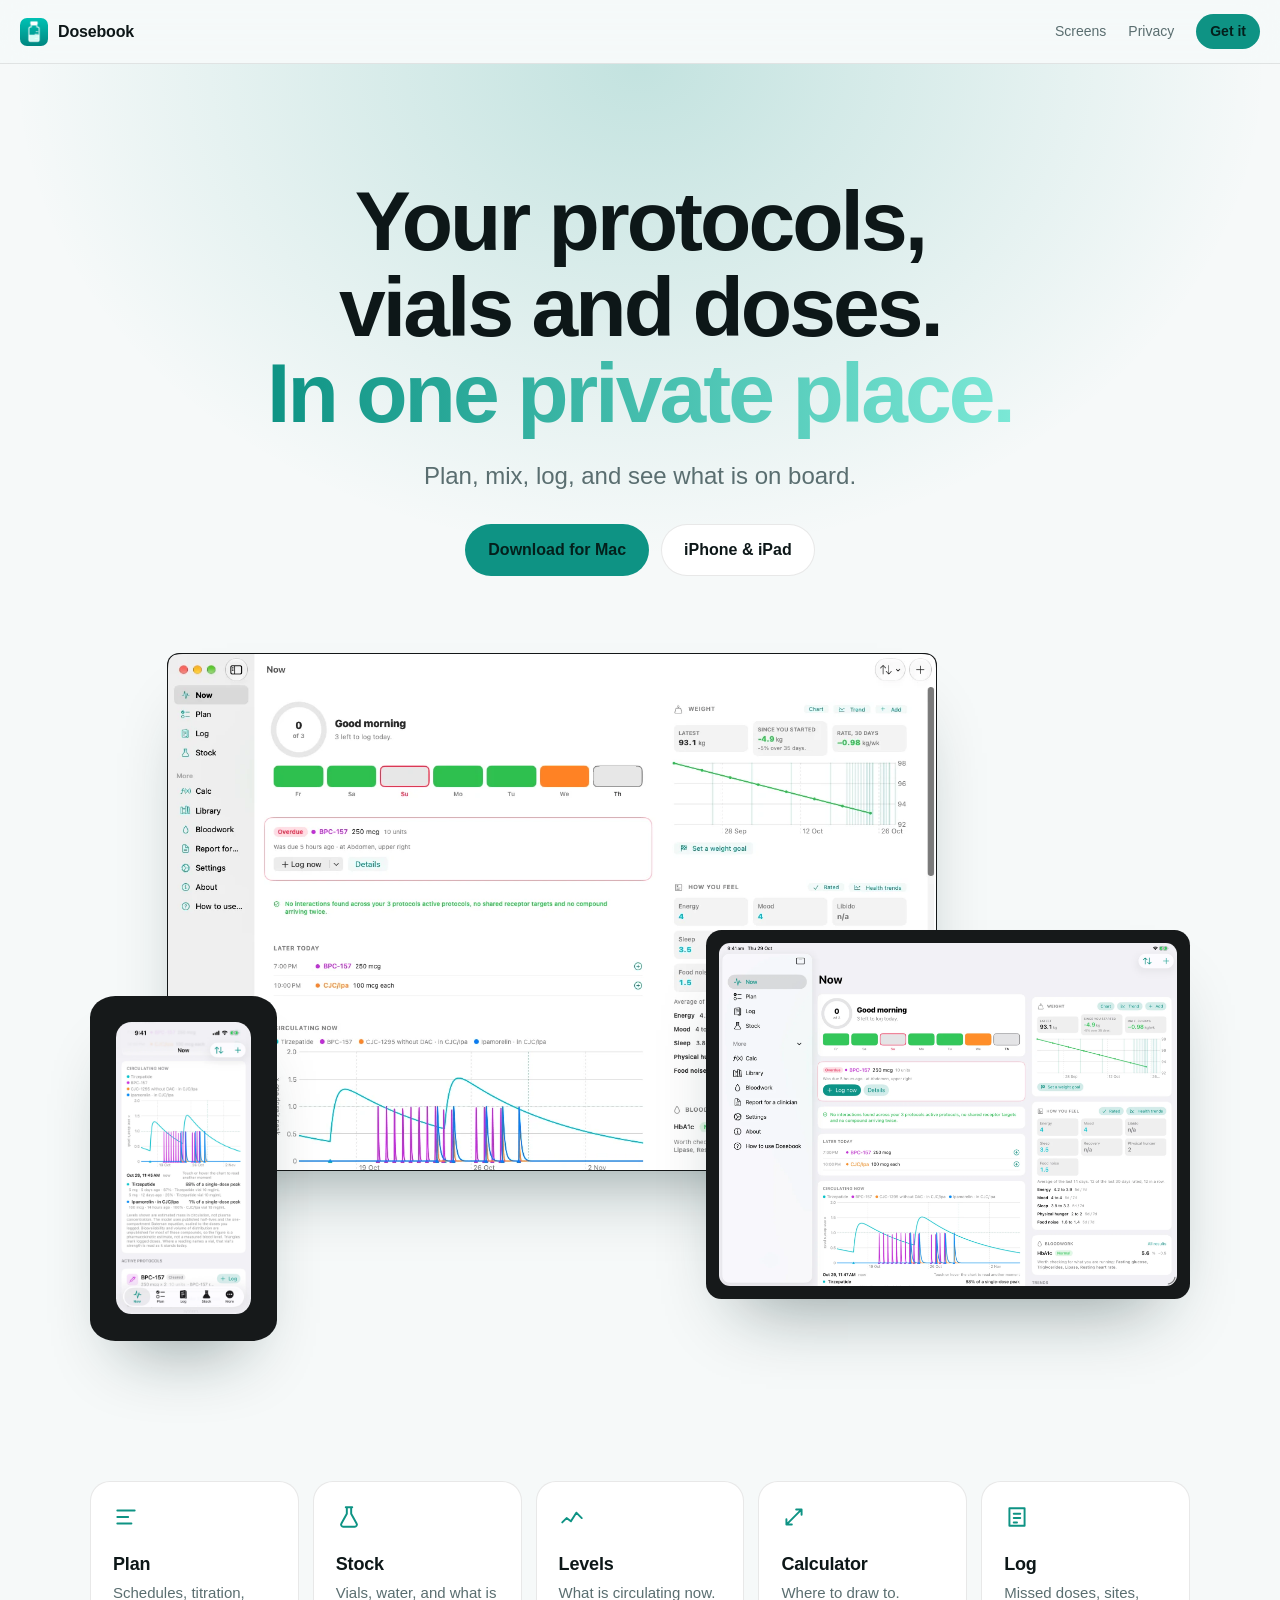
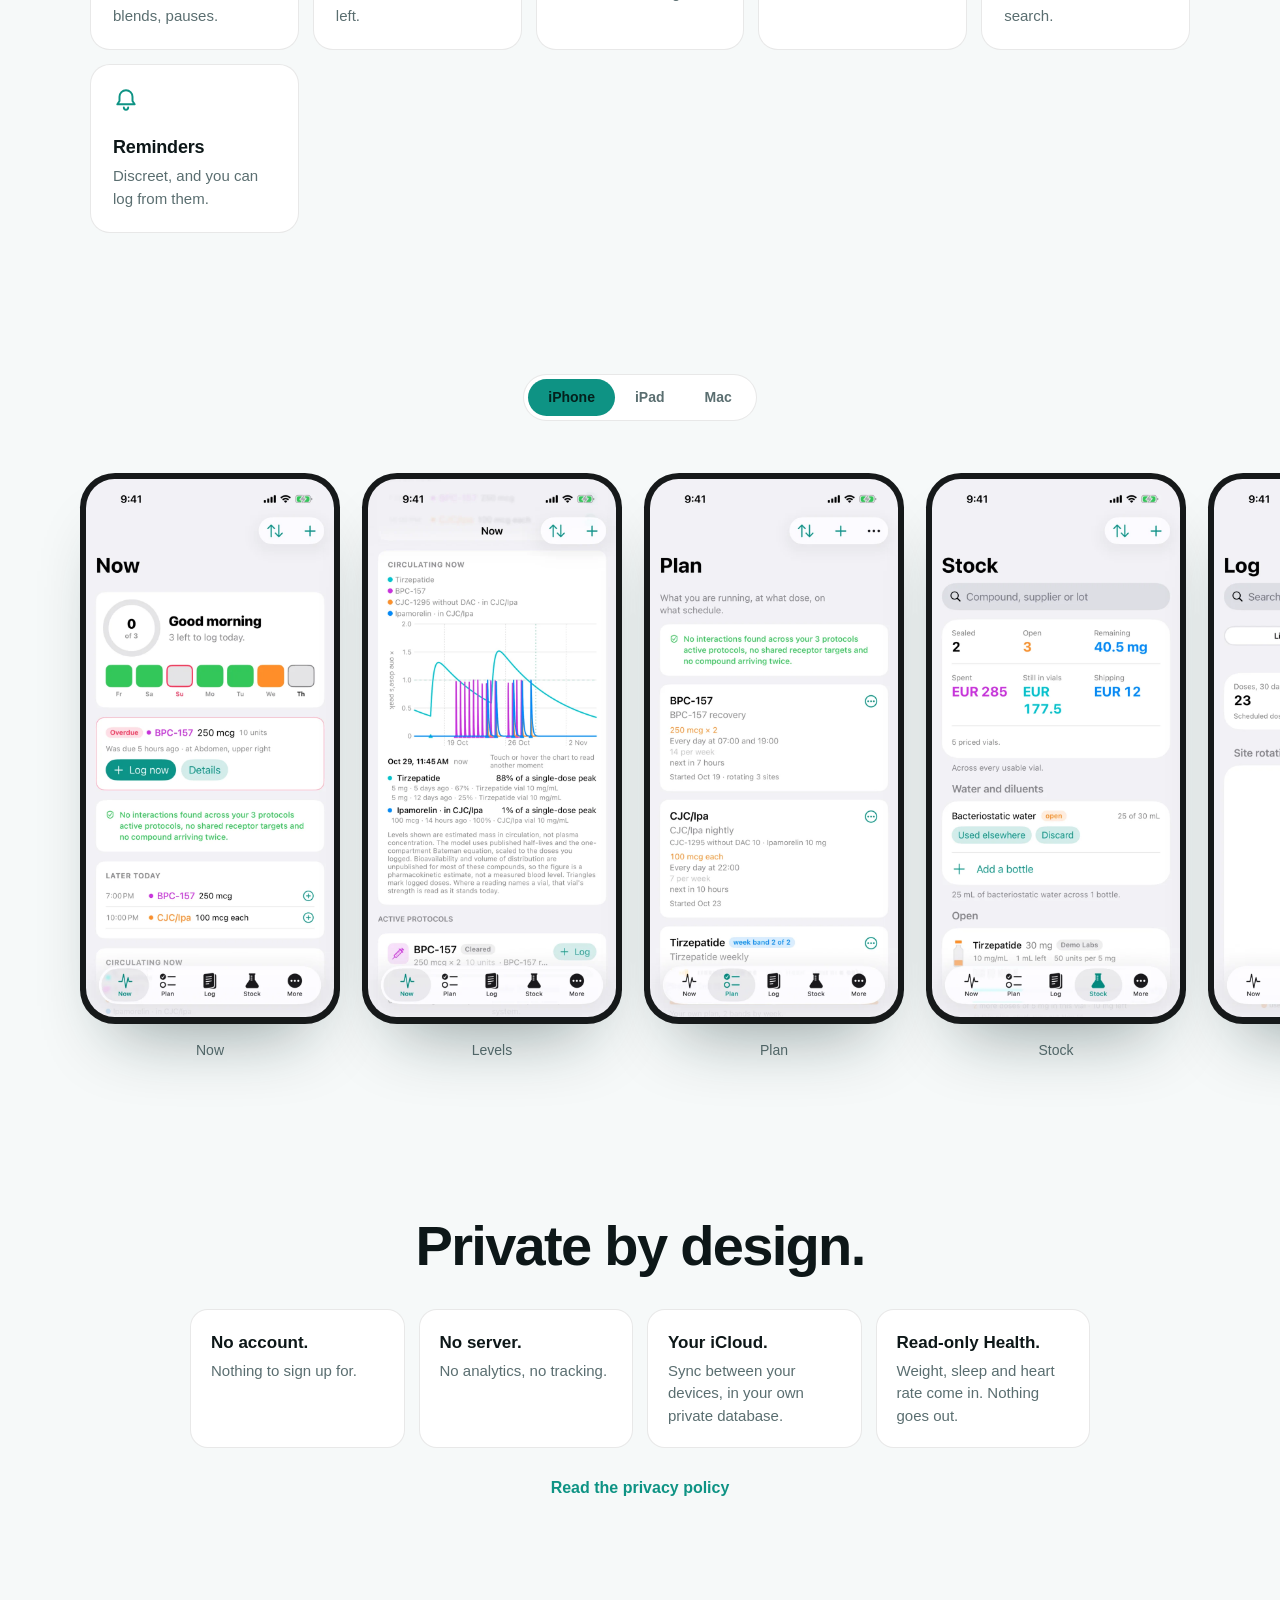
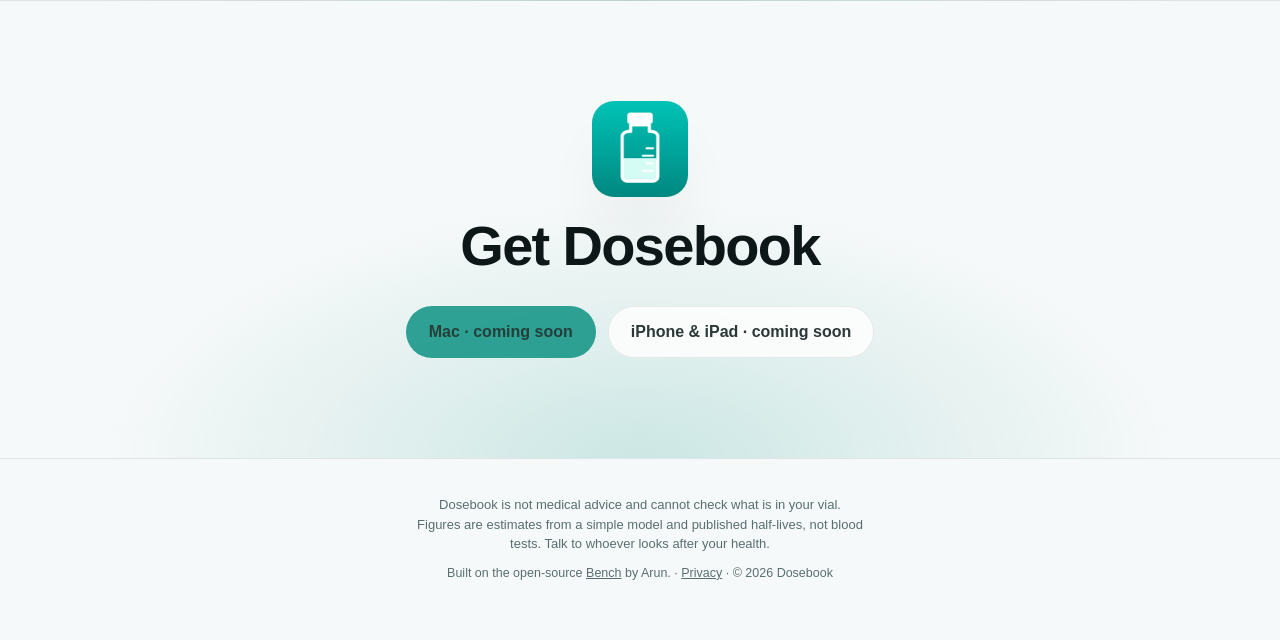
==== index.html @ 6c435eca "Dosebook website: a single page and a privacy policy A static site with no build step: a hero with t" ====
<!doctype html>
<html lang="en">
<head>
<meta charset="utf-8">
<meta name="viewport" content="width=device-width, initial-scale=1, viewport-fit=cover">
<title>Dosebook: a private dose tracker for iPhone, iPad and Mac</title>
<meta name="description" content="Plan protocols, mix vials, log doses and see what is on board. No account, no server, no analytics.">
<meta name="theme-color" content="#0b1112">
<meta property="og:title" content="Dosebook">
<meta property="og:description" content="Your protocols, vials and doses, in one private place.">
<meta property="og:image" content="https://dosebook.app/assets/img/og.webp">
<meta property="og:type" content="website">
<link rel="icon" href="assets/img/favicon.png">
<link rel="apple-touch-icon" href="assets/img/apple-touch-icon.png">
<script>document.documentElement.className = "js"</script>
<link rel="stylesheet" href="style.css">
</head>
<body>

<header class="nav">
  <a class="brand" href="#top"><img src="assets/img/icon-256.png" alt="" width="28" height="28">Dosebook</a>
  <nav>
    <a href="#screens">Screens</a>
    <a href="#private">Privacy</a>
    <a href="#get" class="pill">Get it</a>
  </nav>
</header>

<main id="top">
  <section class="hero">
    <h1>Your protocols, vials and doses.<br><span class="accent">In one private place.</span></h1>
    <p class="lead">Plan, mix, log, and see what is on board.</p>
    <div class="cta">
      <a class="btn primary" href="#get">Download for Mac</a>
      <a class="btn" href="#get">iPhone &amp; iPad</a>
    </div>

    <div class="stage" aria-label="Dosebook on Mac, iPad and iPhone">
      <figure class="mac"><div class="bar"><i></i><i></i><i></i></div><img src="assets/img/mac-now.webp" alt="The Now screen on Mac" width="1280" height="860"></figure>
      <figure class="ipad"><img src="assets/img/ipad-now.webp" alt="The Now screen on iPad" width="1800" height="1350"></figure>
      <figure class="phone"><img src="assets/img/iphone-chart.webp" alt="Estimated levels on iPhone" width="760" height="1653"></figure>
    </div>
  </section>

  <section class="features" id="features">
    <article class="reveal"><svg viewBox="0 0 24 24"><path d="M4 6h16M4 12h10M4 18h13"/></svg><h3>Plan</h3><p>Schedules, titration, blends, pauses.</p></article>
    <article class="reveal"><svg viewBox="0 0 24 24"><path d="M9 3h6M10 3v6l-5 9a2 2 0 0 0 2 3h10a2 2 0 0 0 2-3l-5-9V3"/></svg><h3>Stock</h3><p>Vials, water, and what is left.</p></article>
    <article class="reveal"><svg viewBox="0 0 24 24"><path d="M3 17l4-4 4 3 5-8 5 5"/></svg><h3>Levels</h3><p>What is circulating now.</p></article>
    <article class="reveal"><svg viewBox="0 0 24 24"><path d="M5 19L19 5M14 5h5v5M5 14v5h5"/></svg><h3>Calculator</h3><p>Where to draw to.</p></article>
    <article class="reveal"><svg viewBox="0 0 24 24"><path d="M5 4h14v16H5zM9 9h6M9 13h6M9 17h3"/></svg><h3>Log</h3><p>Missed doses, sites, search.</p></article>
    <article class="reveal"><svg viewBox="0 0 24 24"><path d="M12 3a6 6 0 0 0-6 6v4l-2 3h16l-2-3V9a6 6 0 0 0-6-6zM10 19a2 2 0 0 0 4 0"/></svg><h3>Reminders</h3><p>Discreet, and you can log from them.</p></article>
  </section>

  <section class="screens" id="screens">
    <div class="tabs" role="tablist" aria-label="Choose a device">
      <button role="tab" aria-selected="true" data-tab="iphone">iPhone</button>
      <button role="tab" aria-selected="false" data-tab="ipad">iPad</button>
      <button role="tab" aria-selected="false" data-tab="mac">Mac</button>
    </div>

    <div class="rail" data-panel="iphone">
      <figure><div class="phone"><img loading="lazy" src="assets/img/iphone-now.webp" alt="Now" width="760" height="1653"></div><figcaption>Now</figcaption></figure>
      <figure><div class="phone"><img loading="lazy" src="assets/img/iphone-chart.webp" alt="Circulating now" width="760" height="1653"></div><figcaption>Levels</figcaption></figure>
      <figure><div class="phone"><img loading="lazy" src="assets/img/iphone-plan.webp" alt="Plan" width="760" height="1653"></div><figcaption>Plan</figcaption></figure>
      <figure><div class="phone"><img loading="lazy" src="assets/img/iphone-stock.webp" alt="Stock" width="760" height="1653"></div><figcaption>Stock</figcaption></figure>
      <figure><div class="phone"><img loading="lazy" src="assets/img/iphone-log.webp" alt="Log" width="760" height="1653"></div><figcaption>Log</figcaption></figure>
      <figure><div class="phone"><img loading="lazy" src="assets/img/iphone-calc.webp" alt="Calculator" width="760" height="1653"></div><figcaption>Calculator</figcaption></figure>
    </div>

    <div class="rail wide" data-panel="ipad" hidden>
      <figure><div class="ipad"><img loading="lazy" src="assets/img/ipad-now.webp" alt="Now on iPad" width="1800" height="1350"></div><figcaption>Now</figcaption></figure>
      <figure><div class="ipad"><img loading="lazy" src="assets/img/ipad-stock.webp" alt="Stock on iPad" width="1800" height="1350"></div><figcaption>Stock</figcaption></figure>
      <figure><div class="ipad"><img loading="lazy" src="assets/img/ipad-log.webp" alt="Log on iPad" width="1800" height="1350"></div><figcaption>Log</figcaption></figure>
    </div>

    <div class="rail wide" data-panel="mac" hidden>
      <figure><div class="mac"><div class="bar"><i></i><i></i><i></i></div><img loading="lazy" src="assets/img/mac-now.webp" alt="Now on Mac" width="1280" height="860"></div><figcaption>Now</figcaption></figure>
      <figure><div class="mac"><div class="bar"><i></i><i></i><i></i></div><img loading="lazy" src="assets/img/mac-plan.webp" alt="Plan on Mac" width="1280" height="860"></div><figcaption>Plan</figcaption></figure>
      <figure><div class="mac"><div class="bar"><i></i><i></i><i></i></div><img loading="lazy" src="assets/img/mac-stock.webp" alt="Stock on Mac" width="1280" height="860"></div><figcaption>Stock</figcaption></figure>
      <figure><div class="mac"><div class="bar"><i></i><i></i><i></i></div><img loading="lazy" src="assets/img/mac-log.webp" alt="Log table on Mac" width="1280" height="860"></div><figcaption>Log, as a table</figcaption></figure>
    </div>
  </section>

  <section class="private" id="private">
    <h2>Private by design.</h2>
    <ul>
      <li><b>No account.</b> Nothing to sign up for.</li>
      <li><b>No server.</b> No analytics, no tracking.</li>
      <li><b>Your iCloud.</b> Sync between your devices, in your own private database.</li>
      <li><b>Read-only Health.</b> Weight, sleep and heart rate come in. Nothing goes out.</li>
    </ul>
    <a class="more" href="privacy.html">Read the privacy policy</a>
  </section>

  <section class="get" id="get">
    <img src="assets/img/icon-256.png" alt="" width="96" height="96">
    <h2>Get Dosebook</h2>
    <div class="cta">
      <span class="btn primary soon">Mac &middot; coming soon</span>
      <span class="btn soon">iPhone &amp; iPad &middot; coming soon</span>
    </div>
  </section>
</main>

<footer>
  <p>Dosebook is not medical advice and cannot check what is in your vial. Figures are estimates from a simple model and published half-lives, not blood tests. Talk to whoever looks after your health.</p>
  <p class="small">Built on the open-source <a href="https://github.com/ArunNGun/Bench">Bench</a> by Arun. &middot; <a href="privacy.html">Privacy</a> &middot; &copy; 2026 Dosebook</p>
</footer>

<script src="script.js"></script>
</body>
</html>
---- style.css ----
:root {
  --bg: #0b1112; --bg2: #101a1c; --ink: #f2f7f7; --muted: #93a6a8; --line: rgba(255,255,255,.09);
  --teal: #19c3a8; --teal2: #0e9384; --card: rgba(255,255,255,.04); --shadow: 0 40px 80px -30px rgba(0,0,0,.7);
  --bezel: #0a0a0b; --font: ui-sans-serif, -apple-system, BlinkMacSystemFont, "SF Pro Display", "Segoe UI", Roboto, sans-serif;
}
@media (prefers-color-scheme: light) {
  :root { --bg: #f6f9f9; --bg2: #ffffff; --ink: #0d1718; --muted: #5a6e70; --line: rgba(0,0,0,.09);
          --teal: #0e9384; --teal2: #0b7a6e; --card: #ffffff; --shadow: 0 40px 70px -35px rgba(10,40,40,.45); --bezel: #16191a; }
}
* { box-sizing: border-box; }
html { scroll-behavior: smooth; }
body { margin: 0; background: var(--bg); color: var(--ink); font-family: var(--font); line-height: 1.5; -webkit-font-smoothing: antialiased; overflow-x: hidden; }
a { color: inherit; }
img { display: block; max-width: 100%; height: auto; }

.nav { position: sticky; top: 0; z-index: 10; display: flex; justify-content: space-between; align-items: center; padding: 14px max(20px, env(safe-area-inset-left));
       backdrop-filter: saturate(160%) blur(18px); background: color-mix(in srgb, var(--bg) 70%, transparent); border-bottom: 1px solid var(--line); }
.brand { display: flex; align-items: center; gap: 10px; font-weight: 650; letter-spacing: -.01em; text-decoration: none; }
.brand img { border-radius: 7px; }
.nav nav { display: flex; align-items: center; gap: 22px; font-size: 14px; color: var(--muted); }
.nav nav a { text-decoration: none; } .nav nav a:hover { color: var(--ink); }
.nav .pill { color: #04201c; background: var(--teal); padding: 7px 14px; border-radius: 99px; font-weight: 600; } .nav .pill:hover { color: #04201c; filter: brightness(1.08); }
@media (max-width: 560px) { .nav nav a:not(.pill) { display: none; } }

.hero { position: relative; text-align: center; padding: clamp(56px, 9vw, 120px) 20px 0;
        background: radial-gradient(70% 55% at 50% 0%, color-mix(in srgb, var(--teal) 22%, transparent), transparent 70%); }
h1 { margin: 0 auto; max-width: 16ch; font-size: clamp(38px, 7.2vw, 84px); line-height: 1.02; letter-spacing: -.035em; font-weight: 700; text-wrap: balance; }
.accent { background: linear-gradient(90deg, var(--teal), #7be8d6); -webkit-background-clip: text; background-clip: text; color: transparent; }
.lead { margin: 22px auto 0; max-width: 34ch; font-size: clamp(18px, 2.2vw, 24px); color: var(--muted); }
.cta { display: flex; flex-wrap: wrap; justify-content: center; gap: 12px; margin-top: 30px; }
.btn { display: inline-flex; align-items: center; padding: 13px 22px; border-radius: 99px; border: 1px solid var(--line); text-decoration: none; font-weight: 600; background: var(--card); transition: transform .2s, filter .2s; }
.btn:hover { transform: translateY(-1px); }
.btn.primary { background: var(--teal); color: #04201c; border-color: transparent; }
.btn.soon { cursor: default; opacity: .85; } .btn.soon:hover { transform: none; }

/* Devices */
figure { margin: 0; }
.mac, .ipad, .phone { position: relative; box-shadow: var(--shadow); background: var(--bezel); }
.mac { border-radius: 12px; overflow: hidden; border: 1px solid var(--line); }
.mac .bar { display: none; }
.mac img { width: 100%; }
.ipad { border-radius: 3.2% / 4.2%; padding: 1.2%; }
.ipad img { border-radius: 2.4% / 3.2%; width: 100%; }
.phone { border-radius: 13.5% / 6.2%; padding: 2.4%; }
.phone img { border-radius: 11.5% / 5.4%; width: 100%; }

.stage { position: relative; width: min(1100px, 100%); margin: clamp(40px, 6vw, 80px) auto 0; aspect-ratio: 16 / 10; }
.stage .mac { position: absolute; left: 7%; top: 0; width: 70%; }
.stage .ipad { position: absolute; right: 0; bottom: 6%; width: 44%; }
.stage .phone { position: absolute; left: 0; bottom: 0; width: 17%; }
@media (max-width: 640px) { .stage { aspect-ratio: 4 / 5; } .stage .mac { left: 0; width: 100%; top: 4%; } .stage .ipad { right: -4%; width: 62%; bottom: 14%; } .stage .phone { width: 30%; left: 2%; } }

/* Features */
.features { display: grid; grid-template-columns: repeat(auto-fit, minmax(190px, 1fr)); gap: 14px; width: min(1100px, 100% - 40px); margin: clamp(80px, 11vw, 150px) auto 0; }
.features article { background: var(--card); border: 1px solid var(--line); border-radius: 20px; padding: 22px; }
.features svg { width: 26px; height: 26px; stroke: var(--teal); fill: none; stroke-width: 1.8; stroke-linecap: round; stroke-linejoin: round; }
.features h3 { margin: 14px 0 4px; font-size: 18px; letter-spacing: -.01em; }
.features p { margin: 0; color: var(--muted); font-size: 15px; }

/* Screens */
.screens { margin-top: clamp(80px, 11vw, 150px); text-align: center; }
.tabs { display: inline-flex; padding: 4px; border-radius: 99px; background: var(--card); border: 1px solid var(--line); }
.tabs button { font: inherit; font-weight: 600; font-size: 14px; color: var(--muted); background: none; border: 0; padding: 8px 20px; border-radius: 99px; cursor: pointer; }
.tabs button[aria-selected="true"] { background: var(--teal); color: #04201c; }
.rail { display: flex; gap: 22px; overflow-x: auto; scroll-snap-type: x mandatory; padding: 44px max(20px, calc(50vw - 560px)) 56px; margin-top: 8px; scrollbar-width: none; }
.rail::-webkit-scrollbar { display: none; }
.rail[hidden] { display: none; }
.rail figure { flex: 0 0 auto; scroll-snap-align: center; }
.rail .phone { width: min(260px, 66vw); }
.rail.wide figure { width: min(760px, 86vw); }
.rail figcaption { margin-top: 16px; font-size: 14px; color: var(--muted); }

/* Private */
.private { width: min(900px, 100% - 40px); margin: 0 auto; padding: clamp(56px, 8vw, 100px) 0; text-align: center; }
.private h2, .get h2 { margin: 0; font-size: clamp(32px, 5vw, 56px); letter-spacing: -.03em; line-height: 1.05; }
.private ul { list-style: none; margin: 34px 0 0; padding: 0; display: grid; grid-template-columns: repeat(auto-fit, minmax(200px, 1fr)); gap: 14px; text-align: left; }
.private li { background: var(--card); border: 1px solid var(--line); border-radius: 18px; padding: 20px; color: var(--muted); font-size: 15px; }
.private li b { display: block; color: var(--ink); font-size: 17px; margin-bottom: 4px; }
.more { display: inline-block; margin-top: 28px; color: var(--teal); font-weight: 600; text-decoration: none; } .more:hover { text-decoration: underline; }

.get { text-align: center; padding: clamp(56px, 8vw, 100px) 20px; border-top: 1px solid var(--line);
       background: radial-gradient(60% 80% at 50% 100%, color-mix(in srgb, var(--teal) 18%, transparent), transparent 70%); }
.get img { margin: 0 auto 20px; border-radius: 22px; box-shadow: var(--shadow); }

footer { padding: 36px 20px 48px; text-align: center; color: var(--muted); font-size: 13px; border-top: 1px solid var(--line); }
footer p { margin: 0 auto 10px; max-width: 62ch; } footer .small { font-size: 12.5px; }

/* Reveal */
.js .reveal { opacity: 0; transform: translateY(14px); transition: opacity .6s ease, transform .6s ease; }
.js .reveal.in { opacity: 1; transform: none; }
@media (prefers-reduced-motion: reduce) { html { scroll-behavior: auto; } .js .reveal { opacity: 1; transform: none; transition: none; } }

/* Privacy page */
.doc { width: min(720px, 100% - 40px); margin: 0 auto; padding: clamp(40px, 6vw, 80px) 0 80px; }
.doc h1 { font-size: clamp(34px, 5vw, 52px); max-width: none; margin: 0 0 8px; text-align: left; }
.doc h2 { margin: 38px 0 8px; font-size: 20px; letter-spacing: -.01em; }
.doc p, .doc li { color: var(--muted); } .doc strong { color: var(--ink); }
.doc .meta { color: var(--muted); font-size: 14px; }
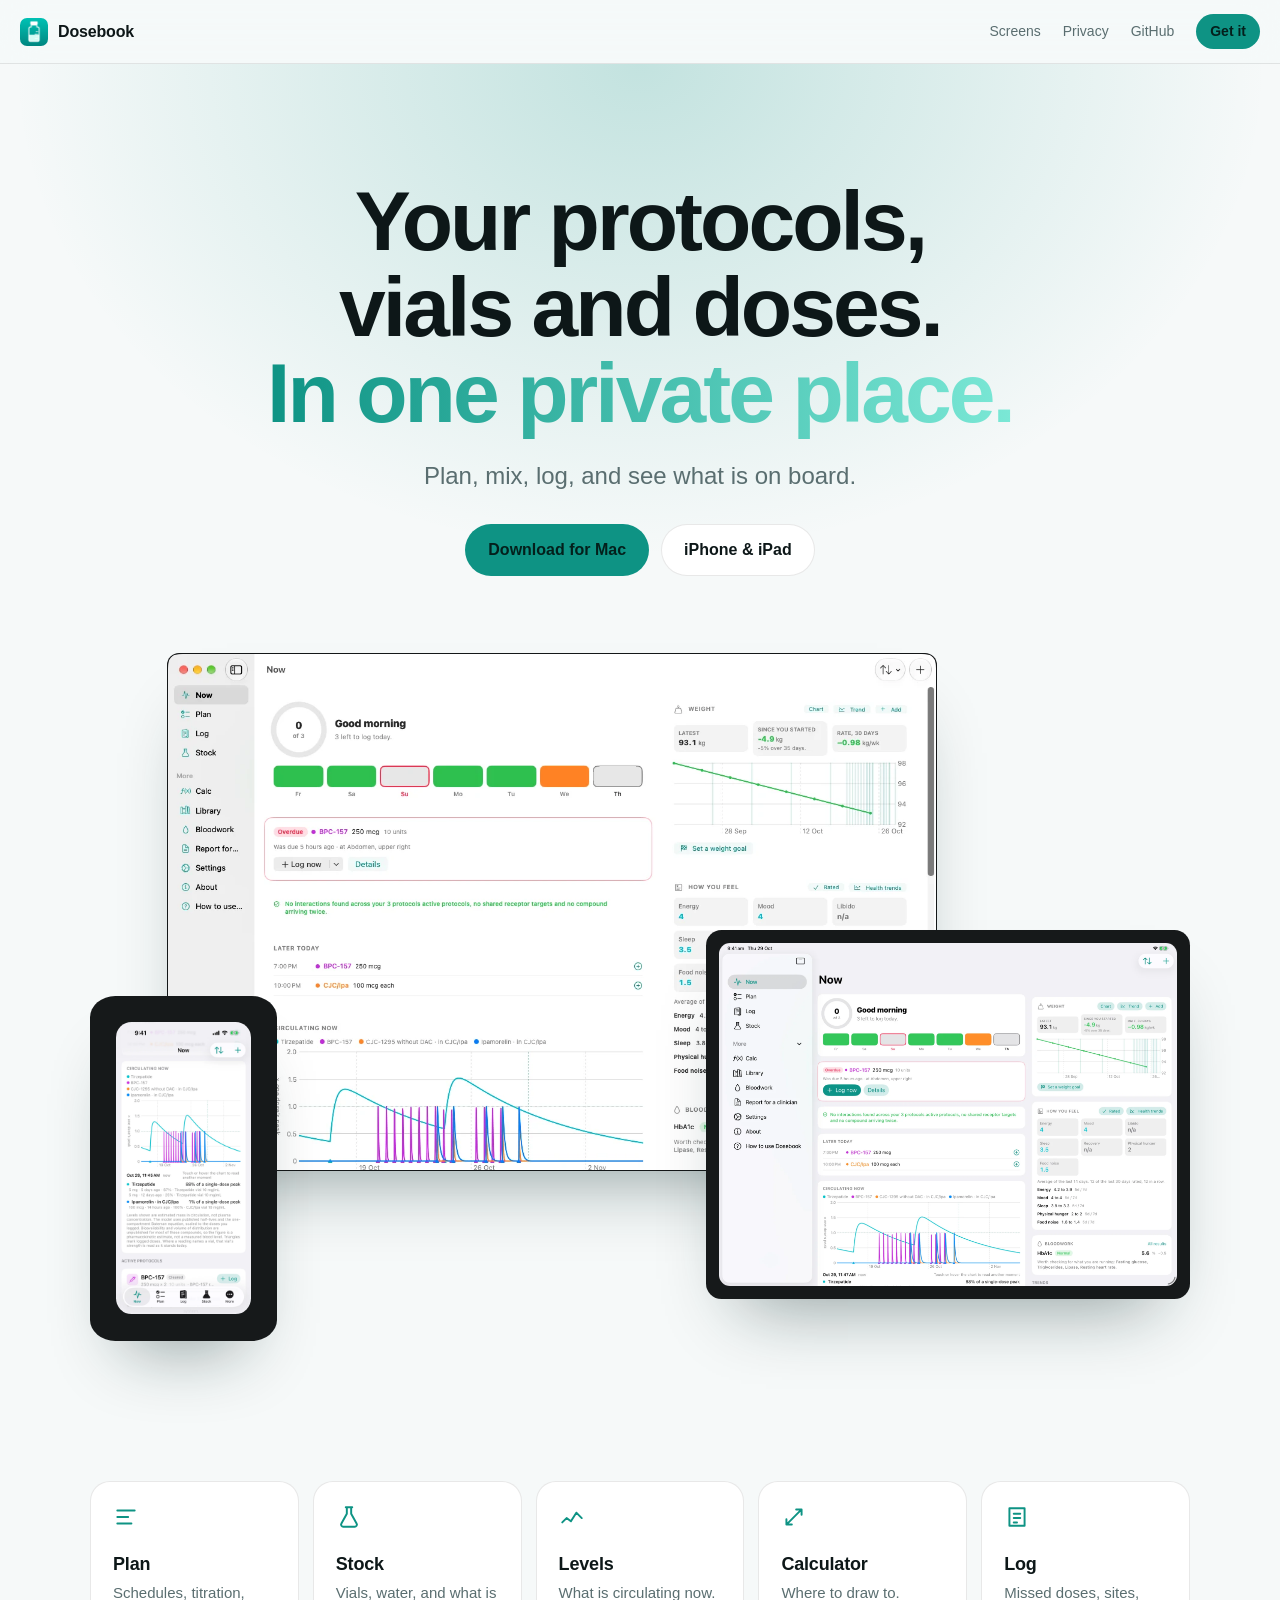
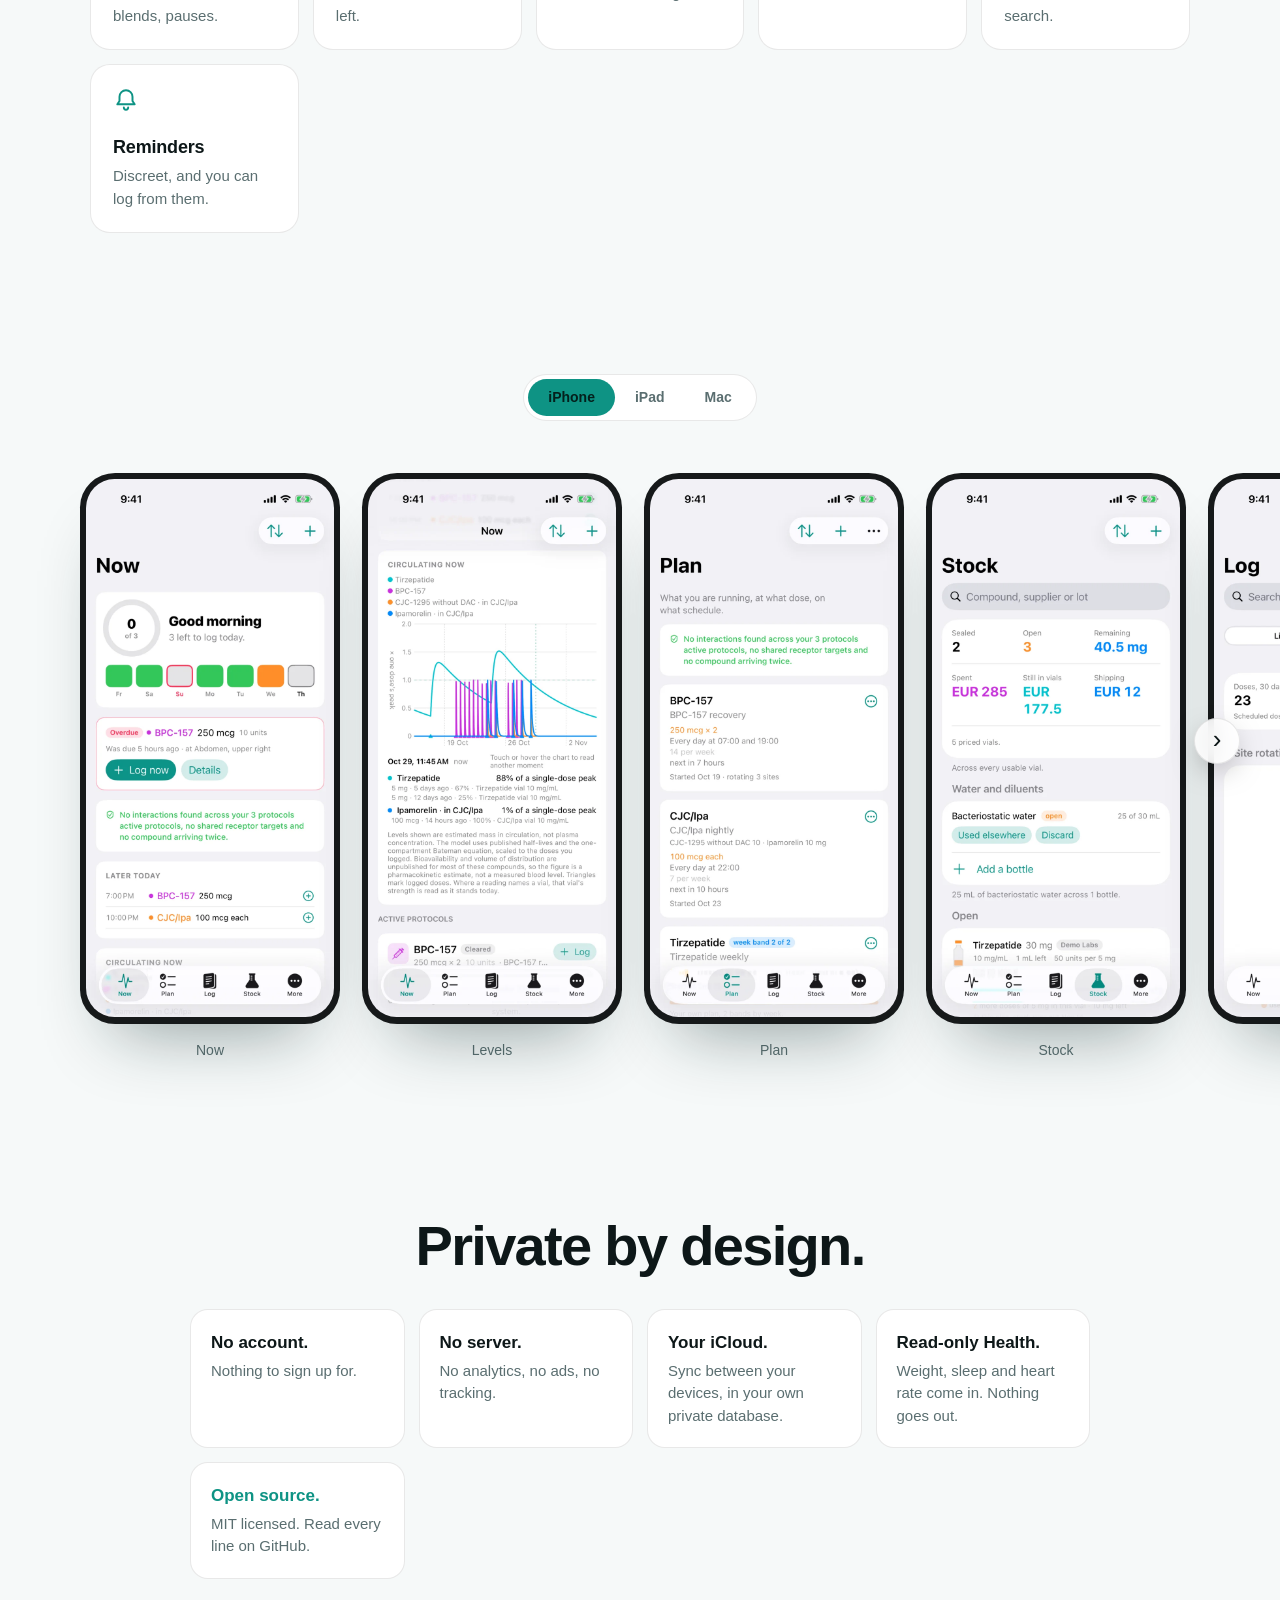
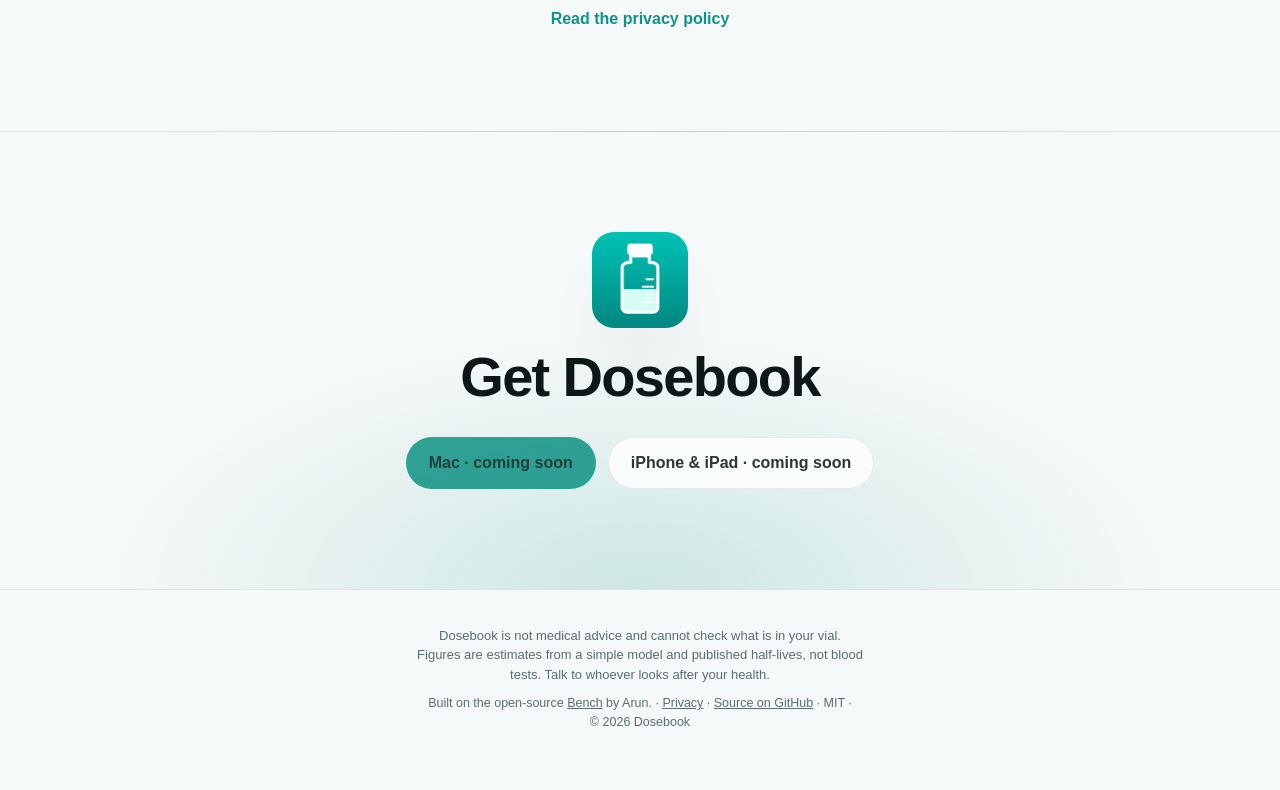
==== commit d7dd985b: "Gallery scrolls with arrows, drag and keys; mention open source and no ads The screens row had no vi" ====
--- a/index.html
+++ b/index.html
@@ -22,6 +22,7 @@
   <nav>
     <a href="#screens">Screens</a>
     <a href="#private">Privacy</a>
+    <a href="https://github.com/Fybre/dosebook">GitHub</a>
     <a href="#get" class="pill">Get it</a>
   </nav>
 </header>
@@ -58,7 +59,10 @@
       <button role="tab" aria-selected="false" data-tab="mac">Mac</button>
     </div>
 
-    <div class="rail" data-panel="iphone">
+    <div class="rails">
+    <button class="arrow prev" aria-label="Scroll left" hidden>&#8249;</button>
+    <button class="arrow next" aria-label="Scroll right">&#8250;</button>
+    <div class="rail" data-panel="iphone" tabindex="0" aria-label="iPhone screens">
       <figure><div class="phone"><img loading="lazy" src="assets/img/iphone-now.webp" alt="Now" width="760" height="1653"></div><figcaption>Now</figcaption></figure>
       <figure><div class="phone"><img loading="lazy" src="assets/img/iphone-chart.webp" alt="Circulating now" width="760" height="1653"></div><figcaption>Levels</figcaption></figure>
       <figure><div class="phone"><img loading="lazy" src="assets/img/iphone-plan.webp" alt="Plan" width="760" height="1653"></div><figcaption>Plan</figcaption></figure>
@@ -67,17 +71,18 @@
       <figure><div class="phone"><img loading="lazy" src="assets/img/iphone-calc.webp" alt="Calculator" width="760" height="1653"></div><figcaption>Calculator</figcaption></figure>
     </div>
 
-    <div class="rail wide" data-panel="ipad" hidden>
+    <div class="rail wide" data-panel="ipad" tabindex="0" aria-label="iPad screens" hidden>
       <figure><div class="ipad"><img loading="lazy" src="assets/img/ipad-now.webp" alt="Now on iPad" width="1800" height="1350"></div><figcaption>Now</figcaption></figure>
       <figure><div class="ipad"><img loading="lazy" src="assets/img/ipad-stock.webp" alt="Stock on iPad" width="1800" height="1350"></div><figcaption>Stock</figcaption></figure>
       <figure><div class="ipad"><img loading="lazy" src="assets/img/ipad-log.webp" alt="Log on iPad" width="1800" height="1350"></div><figcaption>Log</figcaption></figure>
     </div>
 
-    <div class="rail wide" data-panel="mac" hidden>
+    <div class="rail wide" data-panel="mac" tabindex="0" aria-label="Mac screens" hidden>
       <figure><div class="mac"><div class="bar"><i></i><i></i><i></i></div><img loading="lazy" src="assets/img/mac-now.webp" alt="Now on Mac" width="1280" height="860"></div><figcaption>Now</figcaption></figure>
       <figure><div class="mac"><div class="bar"><i></i><i></i><i></i></div><img loading="lazy" src="assets/img/mac-plan.webp" alt="Plan on Mac" width="1280" height="860"></div><figcaption>Plan</figcaption></figure>
       <figure><div class="mac"><div class="bar"><i></i><i></i><i></i></div><img loading="lazy" src="assets/img/mac-stock.webp" alt="Stock on Mac" width="1280" height="860"></div><figcaption>Stock</figcaption></figure>
       <figure><div class="mac"><div class="bar"><i></i><i></i><i></i></div><img loading="lazy" src="assets/img/mac-log.webp" alt="Log table on Mac" width="1280" height="860"></div><figcaption>Log, as a table</figcaption></figure>
+    </div>
     </div>
   </section>
 
@@ -85,9 +90,10 @@
     <h2>Private by design.</h2>
     <ul>
       <li><b>No account.</b> Nothing to sign up for.</li>
-      <li><b>No server.</b> No analytics, no tracking.</li>
+      <li><b>No server.</b> No analytics, no ads, no tracking.</li>
       <li><b>Your iCloud.</b> Sync between your devices, in your own private database.</li>
       <li><b>Read-only Health.</b> Weight, sleep and heart rate come in. Nothing goes out.</li>
+      <li class="oss"><a href="https://github.com/Fybre/dosebook"><b>Open source.</b> MIT licensed. Read every line on GitHub.</a></li>
     </ul>
     <a class="more" href="privacy.html">Read the privacy policy</a>
   </section>
@@ -104,7 +110,7 @@
 
 <footer>
   <p>Dosebook is not medical advice and cannot check what is in your vial. Figures are estimates from a simple model and published half-lives, not blood tests. Talk to whoever looks after your health.</p>
-  <p class="small">Built on the open-source <a href="https://github.com/ArunNGun/Bench">Bench</a> by Arun. &middot; <a href="privacy.html">Privacy</a> &middot; &copy; 2026 Dosebook</p>
+  <p class="small">Built on the open-source <a href="https://github.com/ArunNGun/Bench">Bench</a> by Arun. &middot; <a href="privacy.html">Privacy</a> &middot; <a href="https://github.com/Fybre/dosebook">Source on GitHub</a> &middot; MIT &middot; &copy; 2026 Dosebook</p>
 </footer>
 
 <script src="script.js"></script>
--- a/style.css
+++ b/style.css
@@ -62,8 +62,16 @@
 .tabs { display: inline-flex; padding: 4px; border-radius: 99px; background: var(--card); border: 1px solid var(--line); }
 .tabs button { font: inherit; font-weight: 600; font-size: 14px; color: var(--muted); background: none; border: 0; padding: 8px 20px; border-radius: 99px; cursor: pointer; }
 .tabs button[aria-selected="true"] { background: var(--teal); color: #04201c; }
-.rail { display: flex; gap: 22px; overflow-x: auto; scroll-snap-type: x mandatory; padding: 44px max(20px, calc(50vw - 560px)) 56px; margin-top: 8px; scrollbar-width: none; }
-.rail::-webkit-scrollbar { display: none; }
+.rails { position: relative; }
+.arrow { position: absolute; top: 42%; z-index: 3; width: 46px; height: 46px; border-radius: 50%; border: 1px solid var(--line); background: color-mix(in srgb, var(--bg2) 88%, transparent); color: var(--ink);
+         font-size: 26px; line-height: 1; cursor: pointer; backdrop-filter: blur(10px); box-shadow: 0 10px 30px -10px rgba(0,0,0,.5); display: grid; place-items: center; padding: 0 0 3px; }
+.arrow:hover { background: var(--teal); color: #04201c; border-color: transparent; }
+.arrow[hidden] { display: none; }
+.arrow.prev { left: max(10px, calc(50vw - 600px)); } .arrow.next { right: max(10px, calc(50vw - 600px)); }
+@media (max-width: 700px) { .arrow { display: none; } }
+.rail { cursor: grab; display: flex; gap: 22px; overflow-x: auto; scroll-snap-type: x mandatory; padding: 44px max(20px, calc(50vw - 560px)) 56px; margin-top: 8px; scrollbar-width: thin; scrollbar-color: var(--line) transparent; outline: none; }
+.rail.dragging { cursor: grabbing; scroll-snap-type: none; user-select: none; }
+.rail img { -webkit-user-drag: none; user-select: none; }
 .rail[hidden] { display: none; }
 .rail figure { flex: 0 0 auto; scroll-snap-align: center; }
 .rail .phone { width: min(260px, 66vw); }
@@ -76,6 +84,7 @@
 .private ul { list-style: none; margin: 34px 0 0; padding: 0; display: grid; grid-template-columns: repeat(auto-fit, minmax(200px, 1fr)); gap: 14px; text-align: left; }
 .private li { background: var(--card); border: 1px solid var(--line); border-radius: 18px; padding: 20px; color: var(--muted); font-size: 15px; }
 .private li b { display: block; color: var(--ink); font-size: 17px; margin-bottom: 4px; }
+.private li.oss { padding: 0; } .private li.oss a { display: block; padding: 20px; text-decoration: none; border-radius: 18px; height: 100%; transition: background .2s; } .private li.oss a:hover { background: color-mix(in srgb, var(--teal) 14%, transparent); } .private li.oss b { color: var(--teal); }
 .more { display: inline-block; margin-top: 28px; color: var(--teal); font-weight: 600; text-decoration: none; } .more:hover { text-decoration: underline; }
 
 .get { text-align: center; padding: clamp(56px, 8vw, 100px) 20px; border-top: 1px solid var(--line);
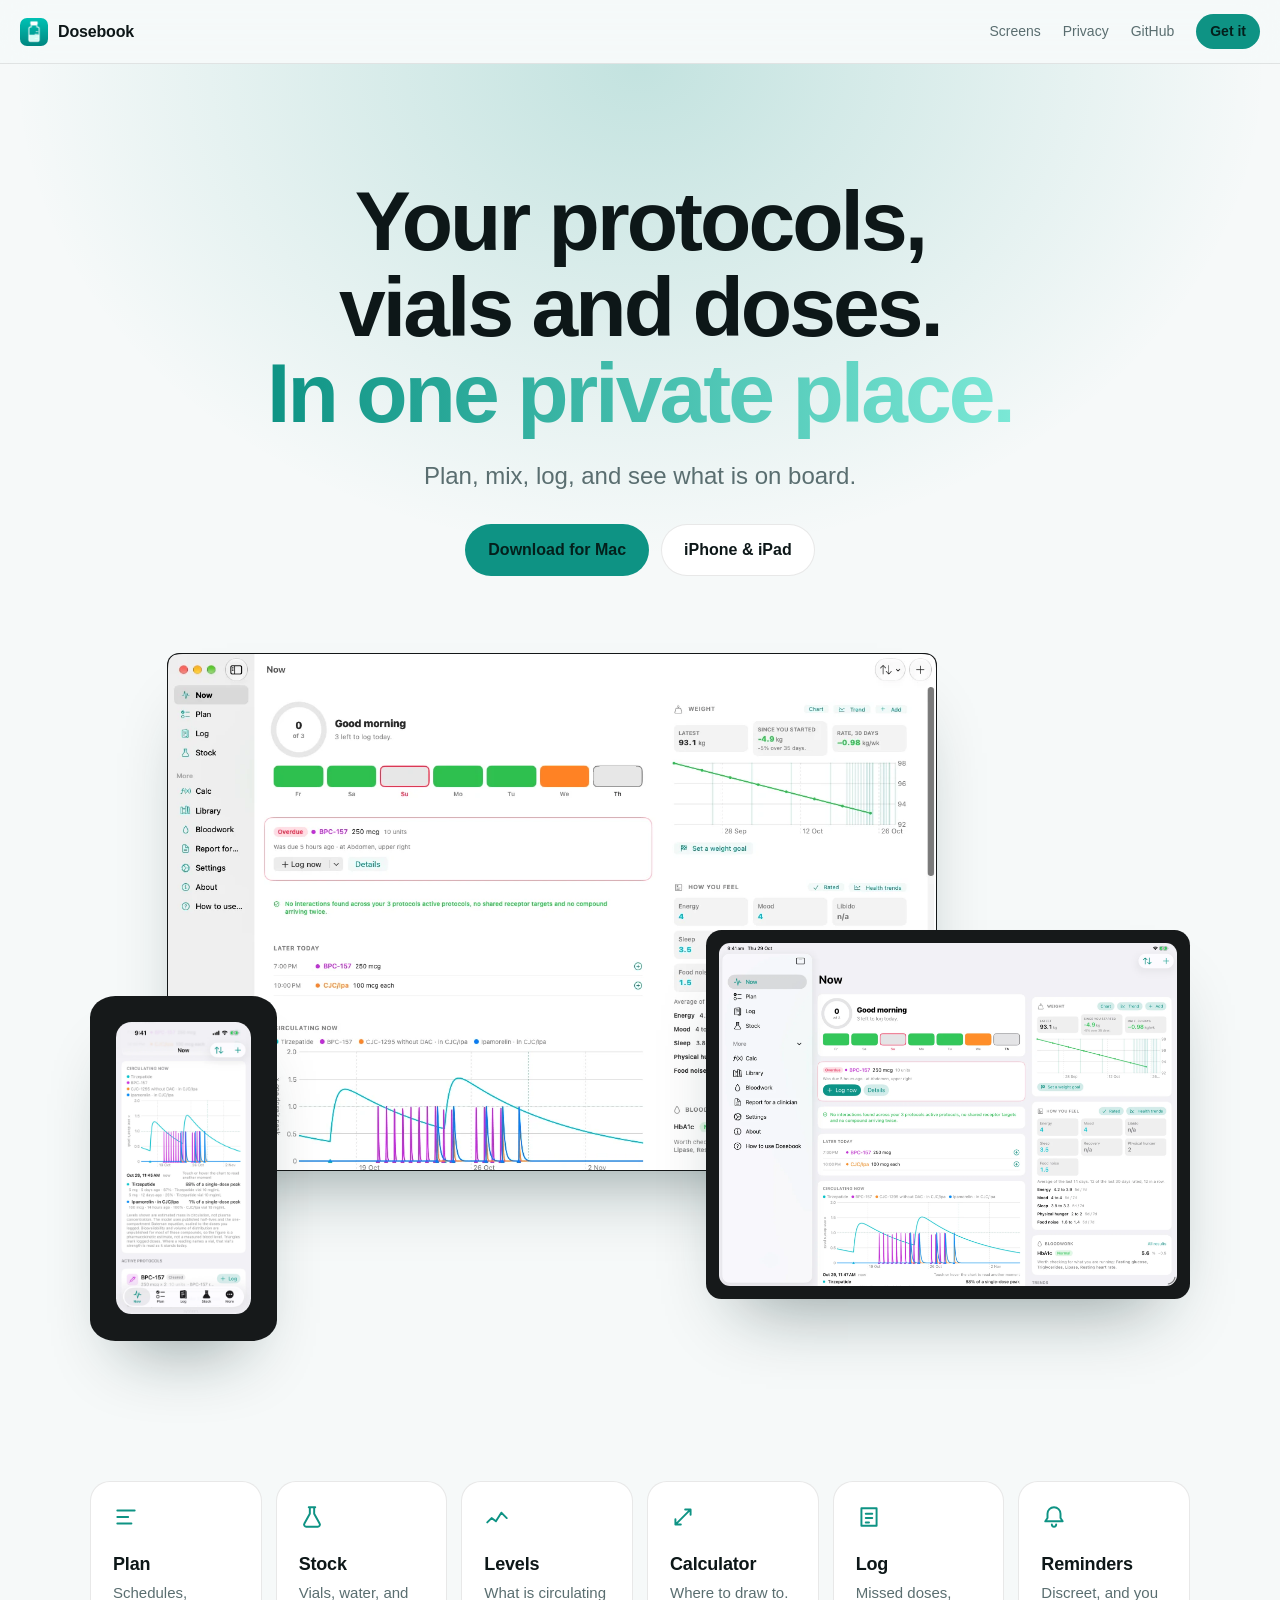
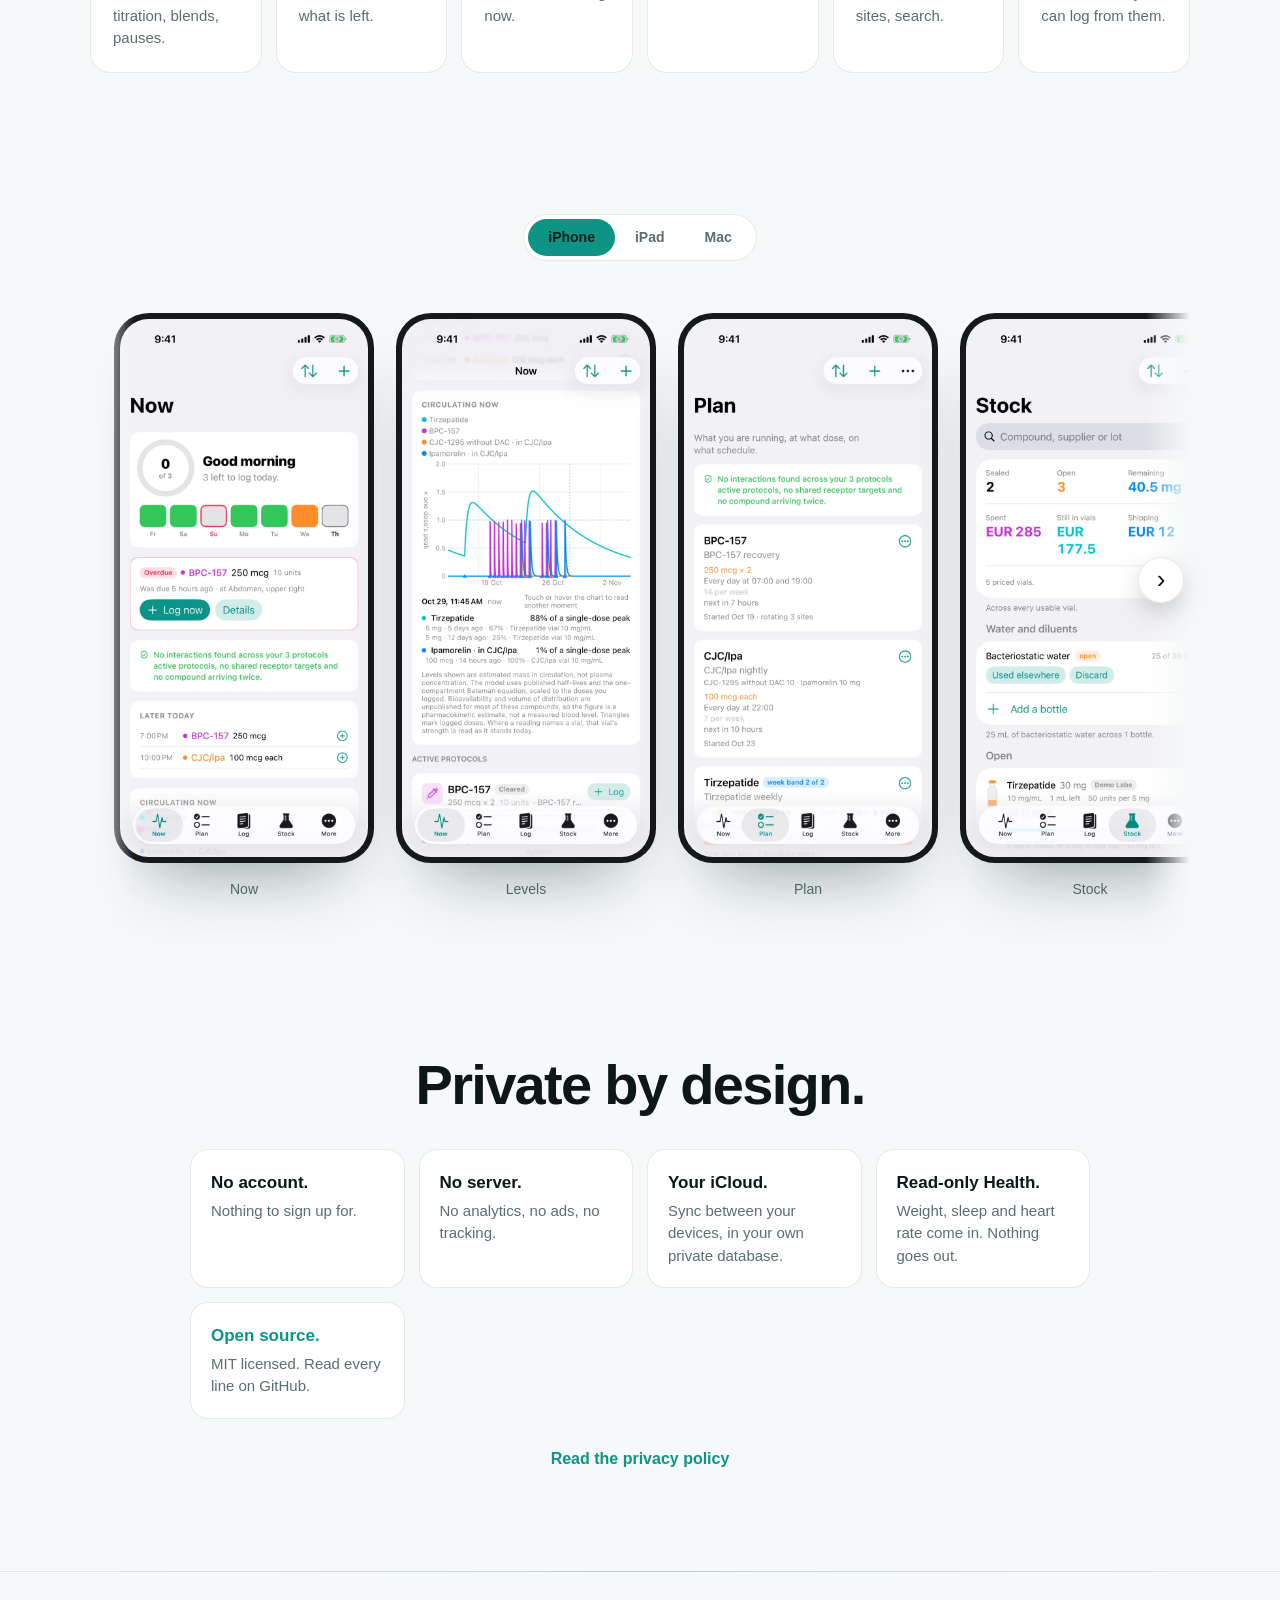
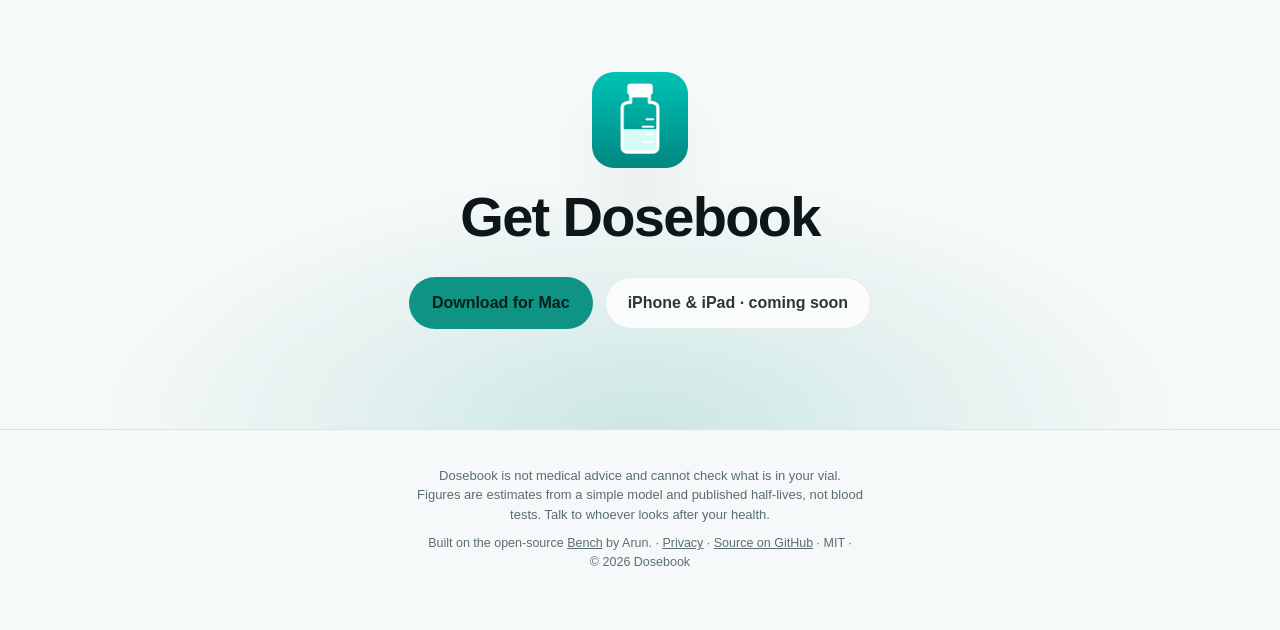
==== commit 59beb115: "Mac download links to the latest release; privacy contact points to GitHub issues Co-Authored-By: Cl" ====
--- a/index.html
+++ b/index.html
@@ -102,7 +102,7 @@
     <img src="assets/img/icon-256.png" alt="" width="96" height="96">
     <h2>Get Dosebook</h2>
     <div class="cta">
-      <span class="btn primary soon">Mac &middot; coming soon</span>
+      <a class="btn primary" href="https://github.com/Fybre/dosebook/releases/latest">Download for Mac</a>
       <span class="btn soon">iPhone &amp; iPad &middot; coming soon</span>
     </div>
   </section>
--- a/style.css
+++ b/style.css
@@ -51,7 +51,7 @@
 @media (max-width: 640px) { .stage { aspect-ratio: 4 / 5; } .stage .mac { left: 0; width: 100%; top: 4%; } .stage .ipad { right: -4%; width: 62%; bottom: 14%; } .stage .phone { width: 30%; left: 2%; } }
 
 /* Features */
-.features { display: grid; grid-template-columns: repeat(auto-fit, minmax(190px, 1fr)); gap: 14px; width: min(1100px, 100% - 40px); margin: clamp(80px, 11vw, 150px) auto 0; }
+.features { display: grid; grid-template-columns: repeat(auto-fit, minmax(150px, 1fr)); gap: 14px; width: min(1100px, 100% - 40px); margin: clamp(80px, 11vw, 150px) auto 0; }
 .features article { background: var(--card); border: 1px solid var(--line); border-radius: 20px; padding: 22px; }
 .features svg { width: 26px; height: 26px; stroke: var(--teal); fill: none; stroke-width: 1.8; stroke-linecap: round; stroke-linejoin: round; }
 .features h3 { margin: 14px 0 4px; font-size: 18px; letter-spacing: -.01em; }
@@ -62,18 +62,18 @@
 .tabs { display: inline-flex; padding: 4px; border-radius: 99px; background: var(--card); border: 1px solid var(--line); }
 .tabs button { font: inherit; font-weight: 600; font-size: 14px; color: var(--muted); background: none; border: 0; padding: 8px 20px; border-radius: 99px; cursor: pointer; }
 .tabs button[aria-selected="true"] { background: var(--teal); color: #04201c; }
-.rails { position: relative; }
+.rails { position: relative; width: min(1100px, 100% - 40px); margin: 0 auto; }
 .arrow { position: absolute; top: 42%; z-index: 3; width: 46px; height: 46px; border-radius: 50%; border: 1px solid var(--line); background: color-mix(in srgb, var(--bg2) 88%, transparent); color: var(--ink);
          font-size: 26px; line-height: 1; cursor: pointer; backdrop-filter: blur(10px); box-shadow: 0 10px 30px -10px rgba(0,0,0,.5); display: grid; place-items: center; padding: 0 0 3px; }
 .arrow:hover { background: var(--teal); color: #04201c; border-color: transparent; }
 .arrow[hidden] { display: none; }
-.arrow.prev { left: max(10px, calc(50vw - 600px)); } .arrow.next { right: max(10px, calc(50vw - 600px)); }
+.arrow.prev { left: 6px; } .arrow.next { right: 6px; }
 @media (max-width: 700px) { .arrow { display: none; } }
-.rail { cursor: grab; display: flex; gap: 22px; overflow-x: auto; scroll-snap-type: x mandatory; padding: 44px max(20px, calc(50vw - 560px)) 56px; margin-top: 8px; scrollbar-width: thin; scrollbar-color: var(--line) transparent; outline: none; }
+.rail { cursor: grab; display: flex; gap: 22px; overflow-x: auto; scroll-snap-type: x mandatory; padding: 44px 24px 56px; scroll-padding-inline: 24px; margin-top: 8px; -webkit-mask-image: linear-gradient(90deg, transparent, #000 4%, #000 96%, transparent); mask-image: linear-gradient(90deg, transparent, #000 4%, #000 96%, transparent); scrollbar-width: thin; scrollbar-color: var(--line) transparent; outline: none; }
 .rail.dragging { cursor: grabbing; scroll-snap-type: none; user-select: none; }
 .rail img { -webkit-user-drag: none; user-select: none; }
 .rail[hidden] { display: none; }
-.rail figure { flex: 0 0 auto; scroll-snap-align: center; }
+.rail figure { flex: 0 0 auto; scroll-snap-align: start; }
 .rail .phone { width: min(260px, 66vw); }
 .rail.wide figure { width: min(760px, 86vw); }
 .rail figcaption { margin-top: 16px; font-size: 14px; color: var(--muted); }
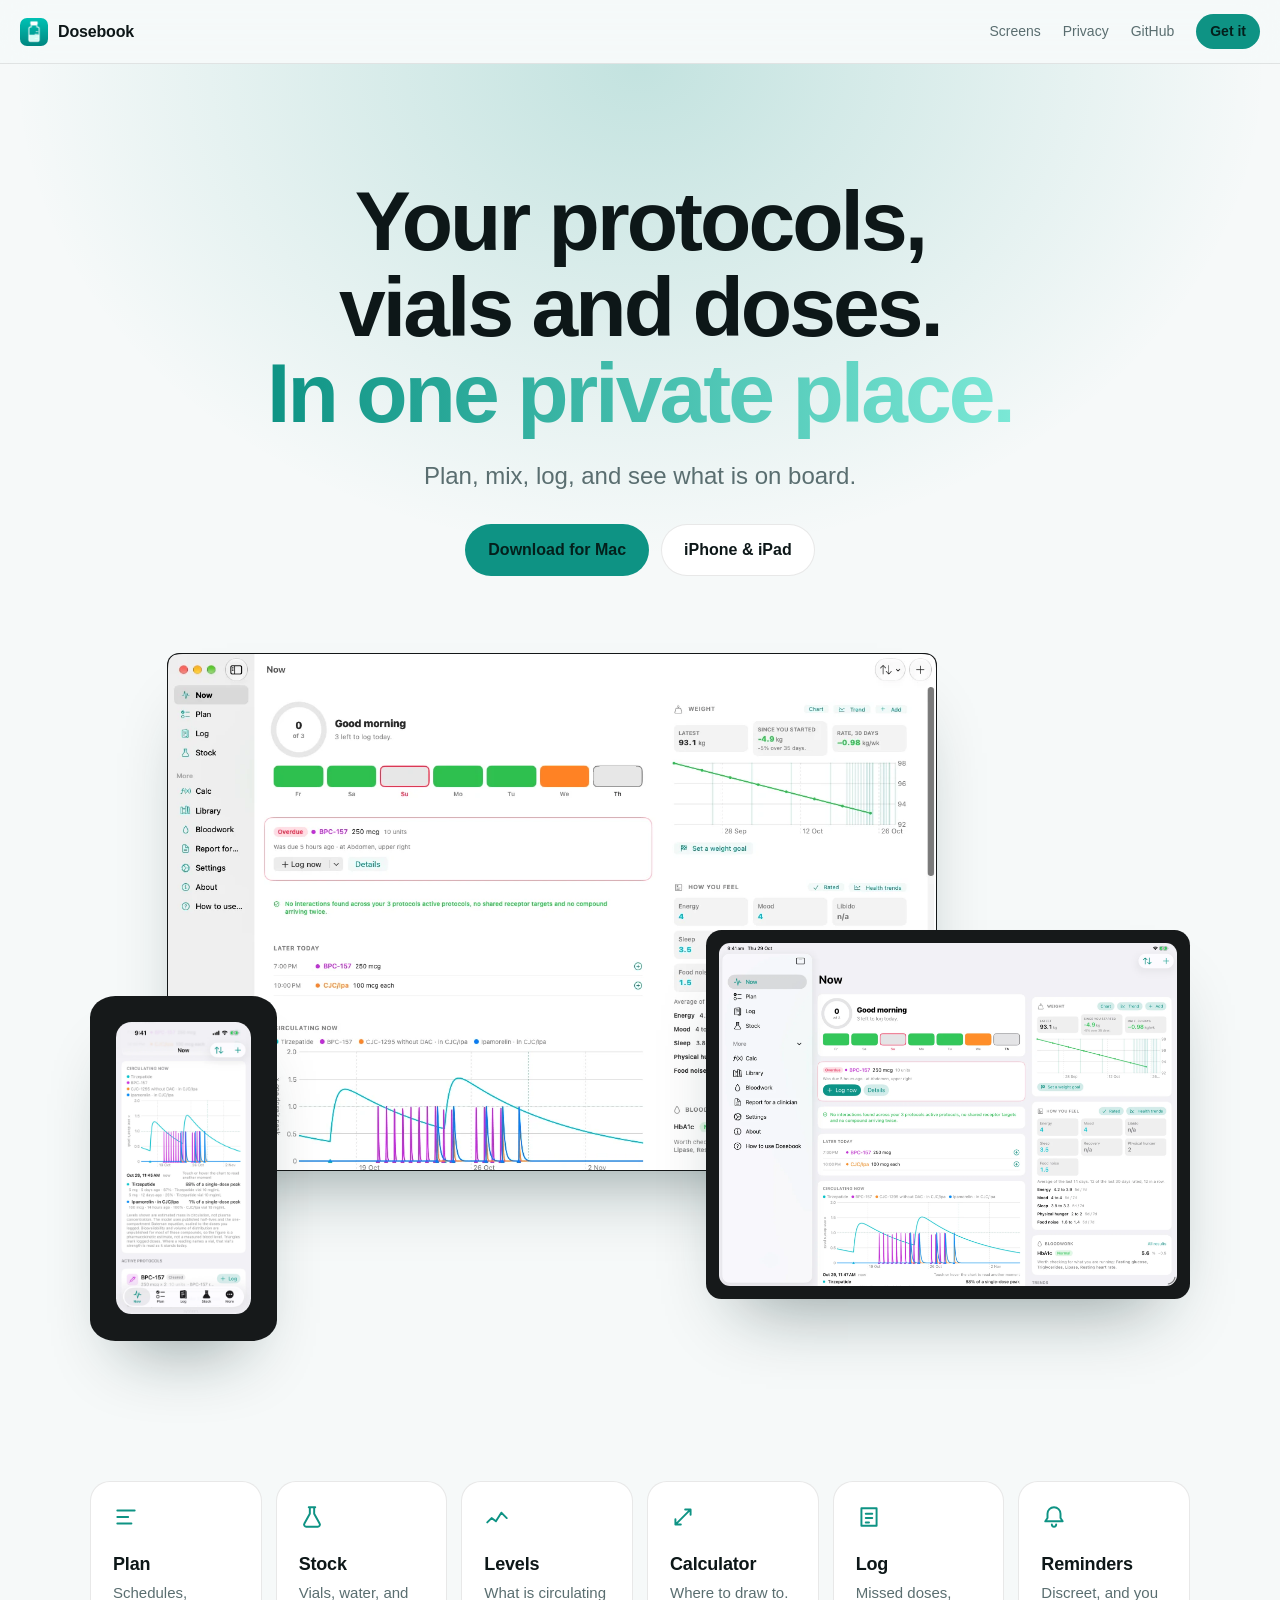
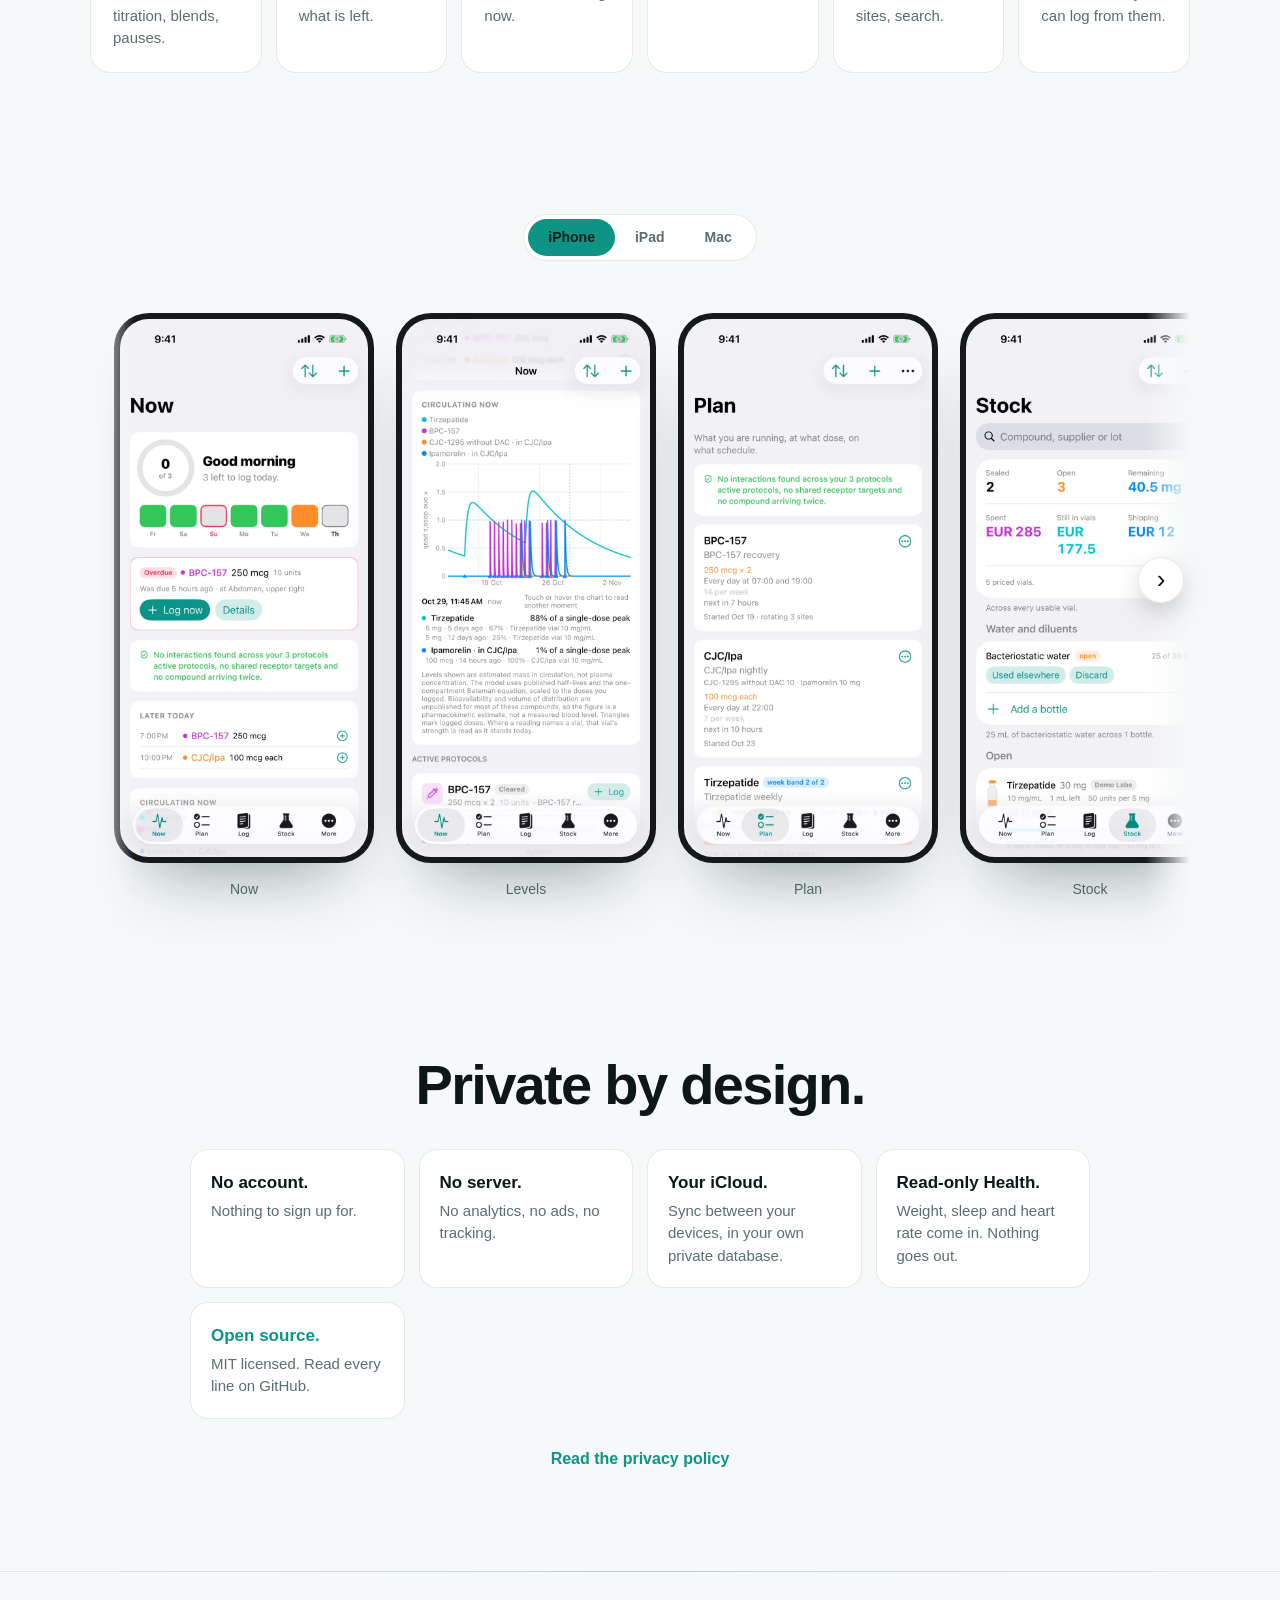
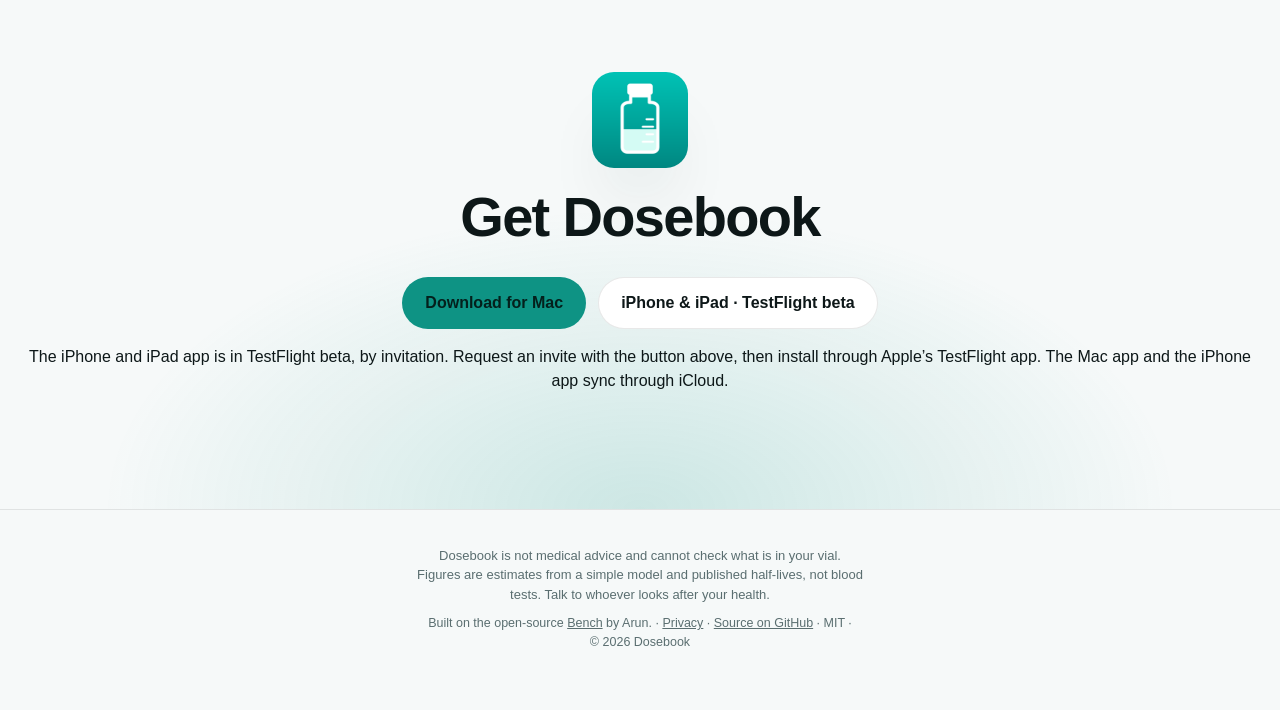
==== commit f60bf7a3: "Website: iPhone and iPad TestFlight beta, with how to get an invite Co-Authored-By: Claude Sonnet 5." ====
--- a/index.html
+++ b/index.html
@@ -102,9 +102,10 @@
     <img src="assets/img/icon-256.png" alt="" width="96" height="96">
     <h2>Get Dosebook</h2>
     <div class="cta">
-      <a class="btn primary" href="https://github.com/Fybre/dosebook/releases/latest">Download for Mac</a>
-      <span class="btn soon">iPhone &amp; iPad &middot; coming soon</span>
+      <a class="btn primary" href="https://github.com/Fybre/dosebook/releases/latest/download/Dosebook.dmg">Download for Mac</a>
+      <a class="btn" href="https://github.com/Fybre/dosebook/issues/new?title=TestFlight%20invite&amp;body=Please%20send%20me%20a%20TestFlight%20invite.%20My%20Apple%20ID%20email%20is%3A">iPhone &amp; iPad &middot; TestFlight beta</a>
     </div>
+    <p class="small">The iPhone and iPad app is in TestFlight beta, by invitation. Request an invite with the button above, then install through Apple&rsquo;s TestFlight app. The Mac app and the iPhone app sync through iCloud.</p>
   </section>
 </main>
 
